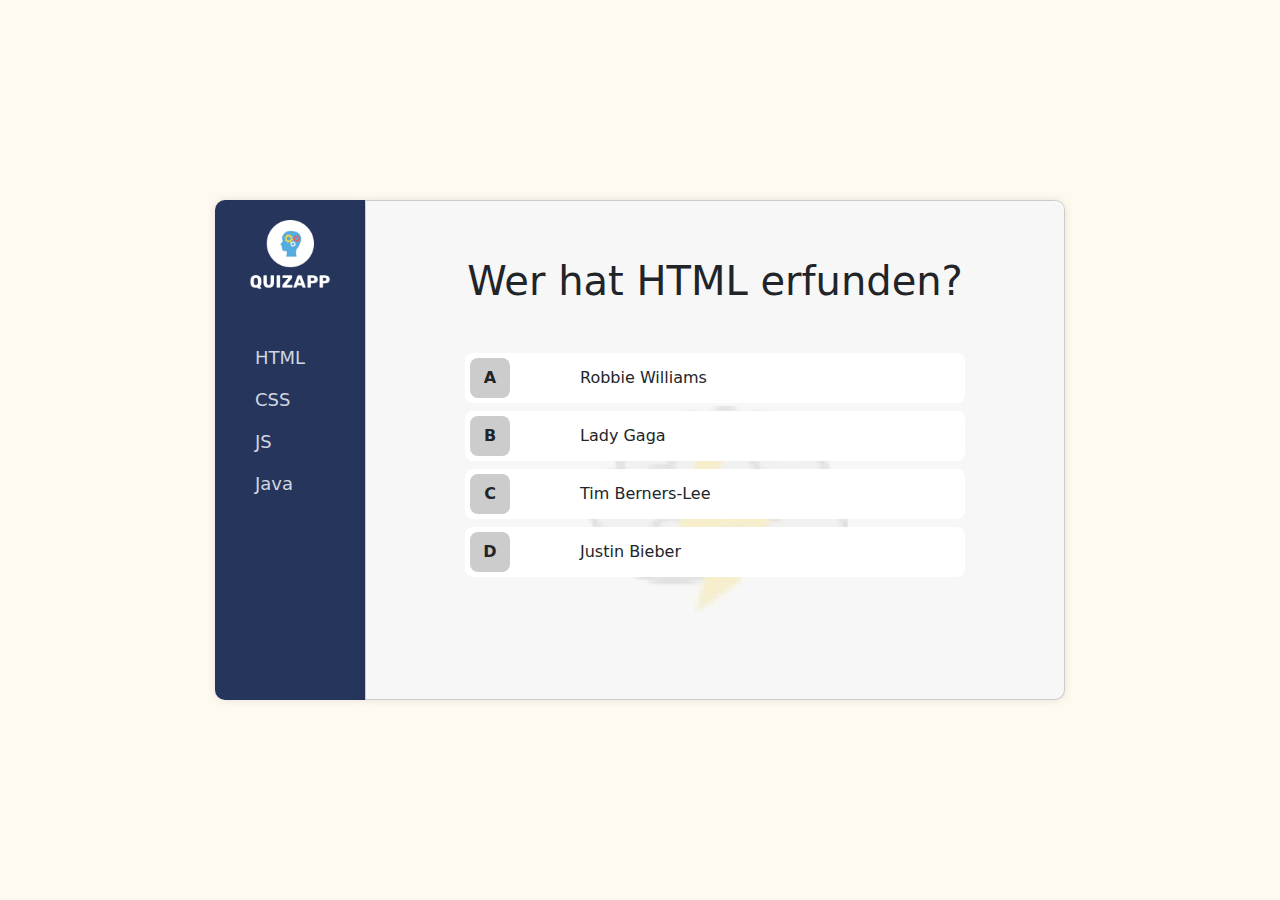
==== card.html @ 0bd572b6 "new card" ====
<!DOCTYPE html>
<html lang="en">
<head>
    <meta charset="UTF-8">
    <meta name="viewport" content="width=device-width, initial-scale=1.0">
    <title>Quiz App</title>
    <link rel="icon" href="/img/brain result.png">
    <link rel="stylesheet" href="style.css">
    <script src="script.js"></script>

    <!-- Bootstrap files -->
    <link href="https://cdn.jsdelivr.net/npm/bootstrap@5.3.3/dist/css/bootstrap.min.css" rel="stylesheet" integrity="sha384-QWTKZyjpPEjISv5WaRU9OFeRpok6YctnYmDr5pNlyT2bRjXh0JMhjY6hW+ALEwIH" crossorigin="anonymous">
    <script src="https://cdn.jsdelivr.net/npm/bootstrap@5.3.3/dist/js/bootstrap.bundle.min.js" integrity="sha384-YvpcrYf0tY3lHB60NNkmXc5s9fDVZLESaAA55NDzOxhy9GkcIdslK1eN7N6jIeHz" crossorigin="anonymous"></script>
</head>

<body>
    <div class="container">
        <nav class="navbar">
            <img src="/img/logo.png" width="80px">
                <ul>
                    <li><a href="#">HTML</a></li>
                    <li><a href="#">CSS</a></li>
                    <li><a href="#">JS</a></li>
                    <li><a href="#">Java</a></li>
                </ul>
        </nav>
    
        <div class="card" style="width: 18rem;">
            <div class="card-body">
                <h1 class="card-title mb-5">Wer hat HTML erfunden?</h1>

                <div class="card-answer mb-2">
                    <p class="answer"><b>A</b></p>
                    <p>Robbie Williams</p>

                </div>

                <div class="card-answer mb-2">
                    <p class="answer"><b>B</b></p>
                    <p>Lady Gaga</p>
                </div>

                <div class="card-answer mb-2">
                    <p class="answer"><b>C</b></p>
                    <p>Tim Berners-Lee</p>
                </div>

                <div class="card-answer mb-2">
                    <p class="answer"><b>D</b></p>
                    <p>Justin Bieber</p>
                </div>
            </div>
        </div>
    </div>
</body>
</html>
---- style.css ----
body {
    background-color: rgb(255,250,239) !important;
}

.container {
    min-height: 100vh;
    display: flex;
    justify-content: center;
    align-items: center;
}

.navbar {
    background-color: rgb(38,53,92);
    border-radius: 10px 0 0 10px;
    color: white;
    min-width: 150px;
    height: 500px;
    padding: 20px !important;
    flex-direction: column;
    justify-content: flex-start !important;
    gap: 40px;
    box-shadow: 0 0 10px rgba(0, 0, 0, 0.1);
}

.navbar ul {
    list-style: none;
    padding: 0 20px 0 0;
}

.navbar ul li {
    padding: 15px 0 0 0;
}

a:hover {
    background-color: rgba(38,53,92, 0.5);
    cursor: pointer;
}

.navbar ul li a {
    color: #d1d6e0;
    text-decoration: none;
    font-size: 18px;
}

.card {
    height: 500px !important;
    min-width: 700px !important;
    border-radius: 0 10px 10px 0 !important;
    background: url(./img/brainbg.jpg);
    background-size: cover;
    padding: 40px;
    text-align: center;
    box-shadow: 0 0 10px rgba(0, 0, 0, 0.1);
}

.card-body {
    display: flex;
    flex-direction: column;
    align-items: center;
}

.button {
    background-color: rgb(255,128,0) !important;
    width: fit-content;
    color: white;
    border: 0;
    border-radius: 8px;
    padding: 5px 30px;
    position: absolute;
    bottom: 40px;
    right: 40px;
    transition-duration: 0.4s;
}

.button:hover {
    background-color: rgb(255, 176, 97);
}

.card-answer {
    height: 50px;
    background-color: rgb(255, 255, 255);
    display: flex;
    align-items: center;
    width: 500px;
    border-radius: 8px;
    gap: 70px;
    padding: 5px;
}

.answer {
    display: flex;
    justify-content: center;
    align-items: center;
    background-color: rgb(204, 204, 204);
    height: 40px;
    width: 40px;
    border-radius: 8px;
    margin: 0;
}

p {
    margin: 0 !important;
}
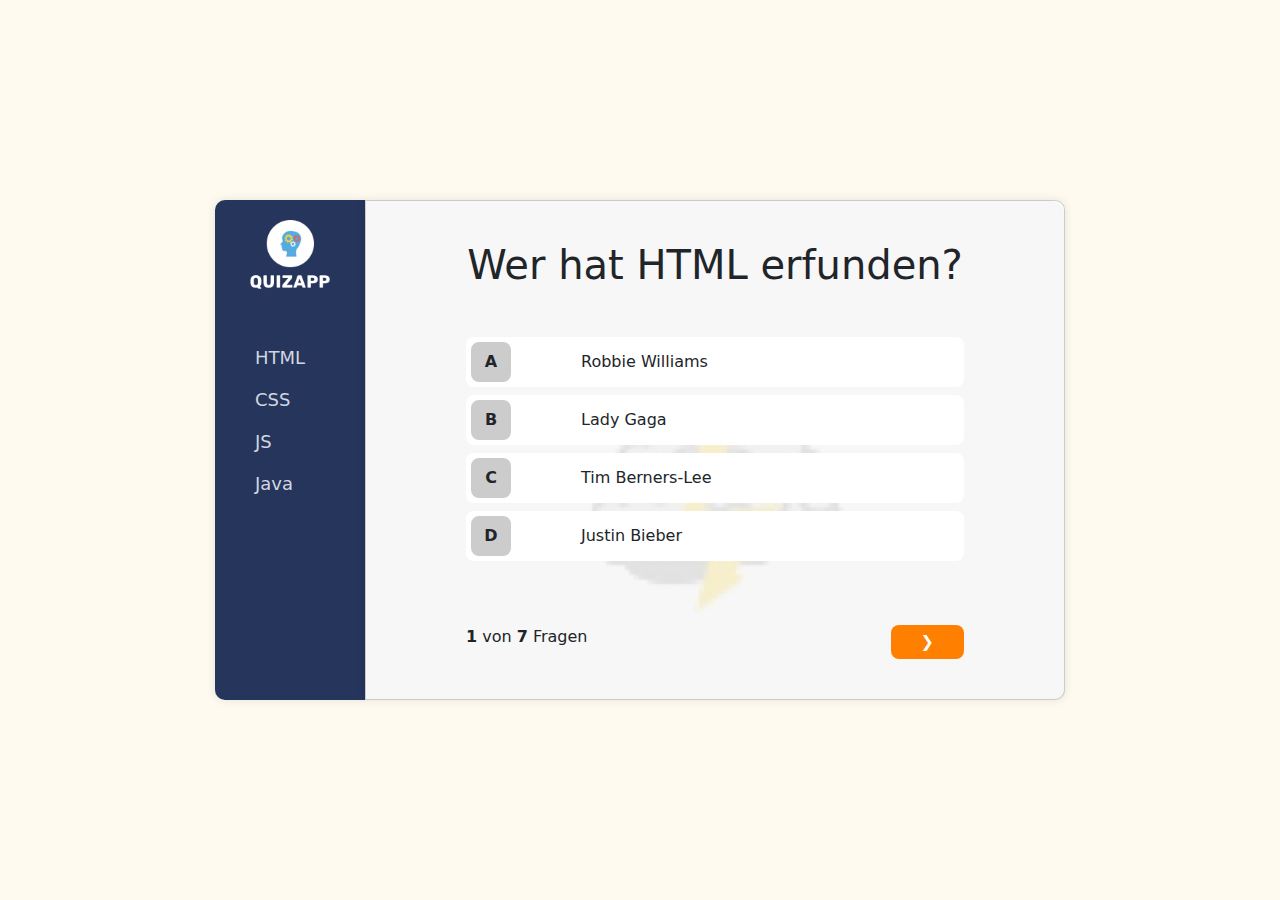
==== commit 9fb55a1a: "answer function" ====
--- a/card.html
+++ b/card.html
@@ -13,42 +13,45 @@
     <script src="https://cdn.jsdelivr.net/npm/bootstrap@5.3.3/dist/js/bootstrap.bundle.min.js" integrity="sha384-YvpcrYf0tY3lHB60NNkmXc5s9fDVZLESaAA55NDzOxhy9GkcIdslK1eN7N6jIeHz" crossorigin="anonymous"></script>
 </head>
 
-<body>
+<body onload="init()">
     <div class="container">
         <nav class="navbar">
             <img src="/img/logo.png" width="80px">
                 <ul>
-                    <li><a href="#">HTML</a></li>
-                    <li><a href="#">CSS</a></li>
-                    <li><a href="#">JS</a></li>
-                    <li><a href="#">Java</a></li>
+                    <li><a class="navbar-link" href="index.html">HTML</a></li>
+                    <li><a class="navbar-link" href="#">CSS</a></li>
+                    <li><a class="navbar-link" href="#">JS</a></li>
+                    <li><a class="navbar-link" href="#">Java</a></li>
                 </ul>
         </nav>
     
-        <div class="card" style="width: 18rem;">
+        <div class="card">
             <div class="card-body">
-                <h1 class="card-title mb-5">Wer hat HTML erfunden?</h1>
-
-                <div class="card-answer mb-2">
-                    <p class="answer"><b>A</b></p>
-                    <p>Robbie Williams</p>
-
+                <h1 id="questiontext" class="card-title mb-5"></h1>
+                <div class="card-answer mb-2" onclick="answer('answer_1')">
+                    <p class="answer"><strong>A</strong></p>
+                    <p id="answer_1"></p>
                 </div>
 
-                <div class="card-answer mb-2">
-                    <p class="answer"><b>B</b></p>
-                    <p>Lady Gaga</p>
+                <div class="card-answer mb-2" onclick="answer('answer_2')">
+                    <p class="answer"><strong>B</strong></p>
+                    <p id="answer_2"></p>
                 </div>
 
-                <div class="card-answer mb-2">
-                    <p class="answer"><b>C</b></p>
-                    <p>Tim Berners-Lee</p>
+                <div class="card-answer mb-2" onclick="answer('answer_3')">
+                    <p class="answer"><strong>C</strong></p>
+                    <p id="answer_3"></p>
                 </div>
 
-                <div class="card-answer mb-2">
-                    <p class="answer"><b>D</b></p>
-                    <p>Justin Bieber</p>
+                <div class="card-answer mb-2" onclick="answer('answer_4')">
+                    <p class="answer"><strong>D</strong></p>
+                    <p id="answer_4"></p>
                 </div>
+            </div>
+
+            <div class="question-footer">
+                <p><strong id="current-question">1</strong> von <strong id="all-questions"></strong> Fragen</p>
+                <button class="button">❯</button>
             </div>
         </div>
     </div>
--- a/style.css
+++ b/style.css
@@ -31,15 +31,19 @@
     padding: 15px 0 0 0;
 }
 
-a:hover {
-    background-color: rgba(38,53,92, 0.5);
-    cursor: pointer;
-}
-
 .navbar ul li a {
     color: #d1d6e0;
     text-decoration: none;
     font-size: 18px;
+}
+
+.navbar-link {
+    transition-duration: 0.4s;
+}
+
+.navbar-link:hover {
+    font-weight: 600;
+    font-size: larger;
 }
 
 .card {
@@ -48,7 +52,7 @@
     border-radius: 0 10px 10px 0 !important;
     background: url(./img/brainbg.jpg);
     background-size: cover;
-    padding: 40px;
+    padding: 40px 100px;
     text-align: center;
     box-shadow: 0 0 10px rgba(0, 0, 0, 0.1);
 }
@@ -57,34 +61,45 @@
     display: flex;
     flex-direction: column;
     align-items: center;
+    padding: 0 !important;
 }
 
 .button {
     background-color: rgb(255,128,0) !important;
     width: fit-content;
     color: white;
+    text-decoration: none;
     border: 0;
     border-radius: 8px;
     padding: 5px 30px;
-    position: absolute;
-    bottom: 40px;
-    right: 40px;
     transition-duration: 0.4s;
 }
 
+.start-btn {
+    position: absolute;
+    bottom: 40px;
+    right: 100px;
+}
+
 .button:hover {
-    background-color: rgb(255, 176, 97);
+    background-color: rgb(255, 176, 97) !important;
 }
 
 .card-answer {
     height: 50px;
     background-color: rgb(255, 255, 255);
     display: flex;
+    width: 100%;
     align-items: center;
-    width: 500px;
     border-radius: 8px;
     gap: 70px;
     padding: 5px;
+    transition-duration: 0.4s;
+}
+
+.card-answer:hover {
+    cursor: pointer;
+    background-color: rgb(231, 231, 231);
 }
 
 .answer {
@@ -100,4 +115,9 @@
 
 p {
     margin: 0 !important;
+}
+
+.question-footer {
+    display: flex;
+    justify-content: space-between;
 }